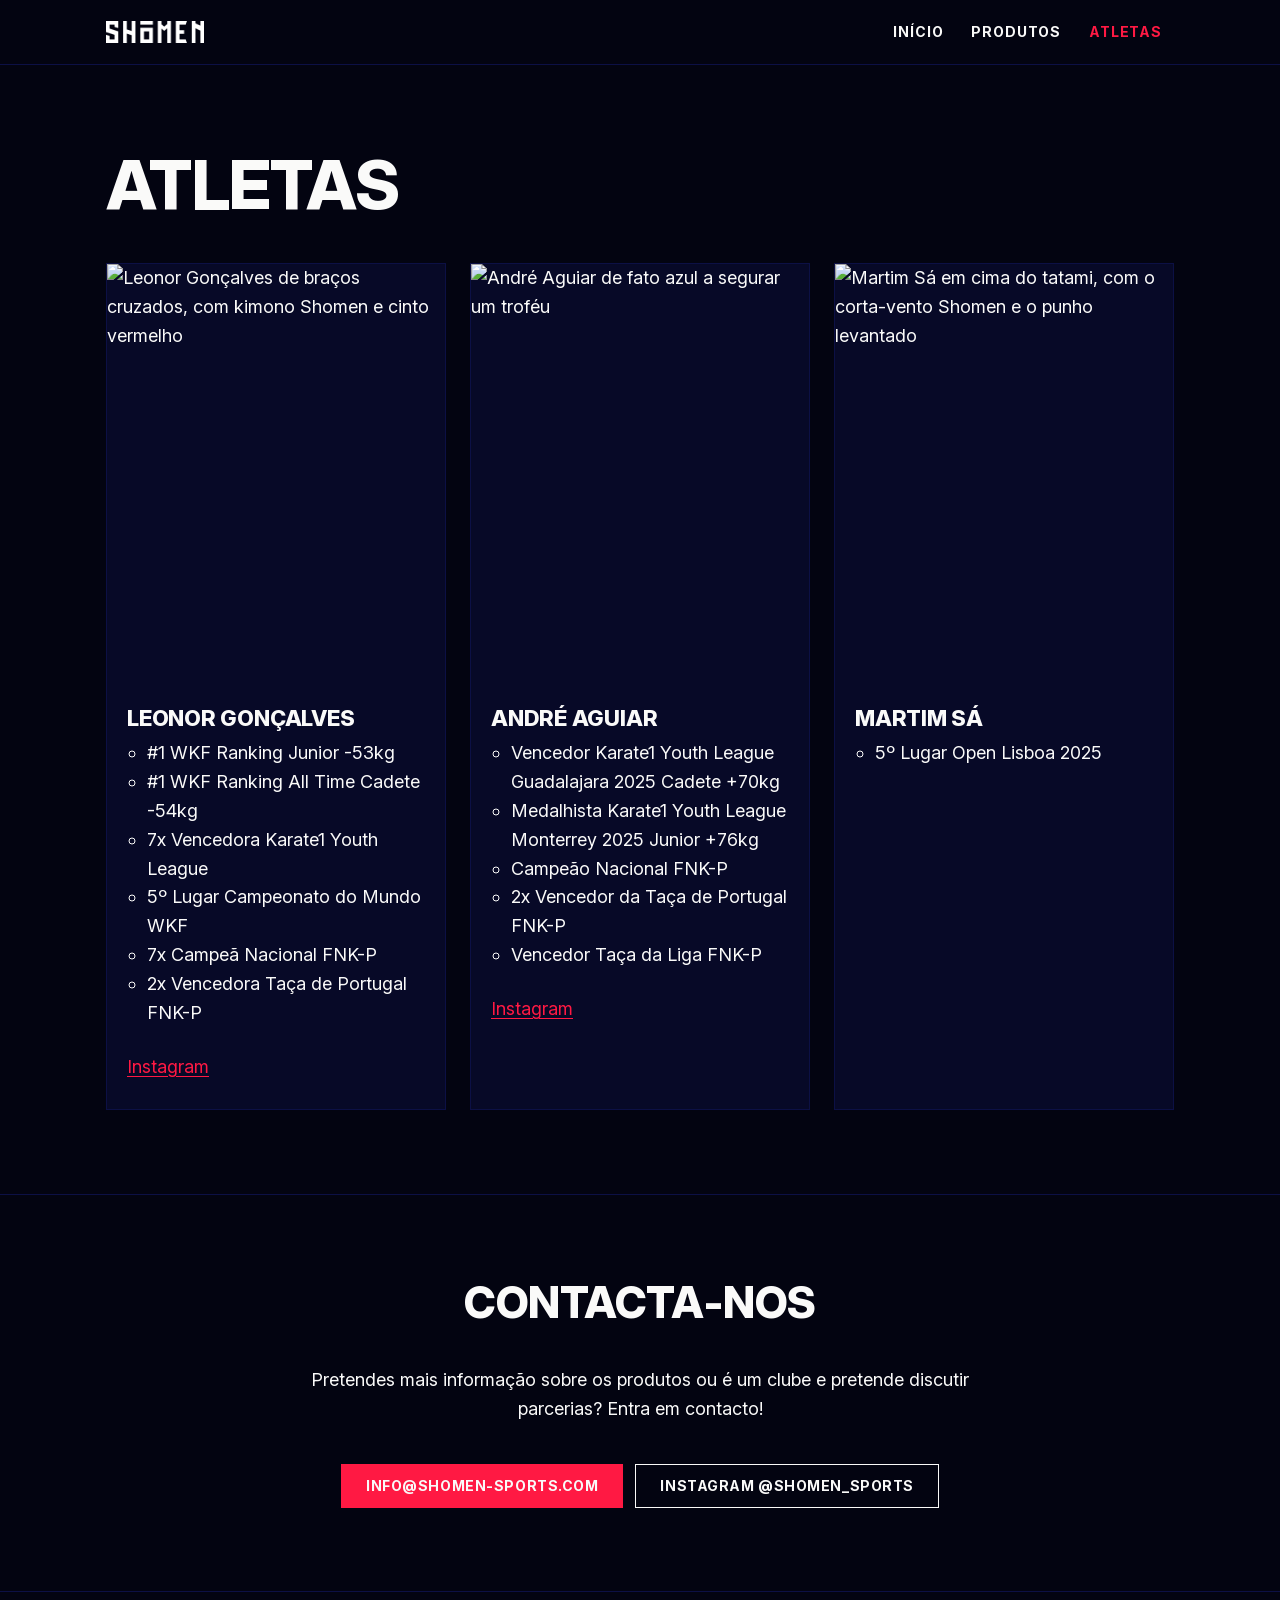
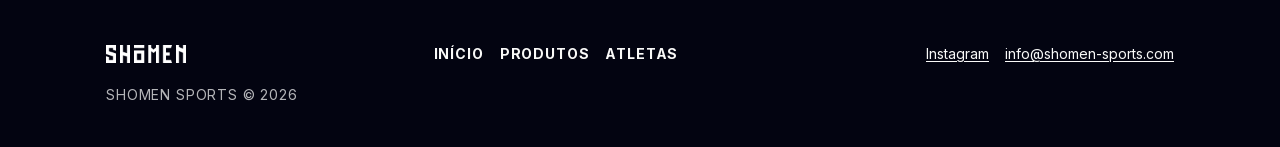
==== atletas.html @ 825b5f89 "Add the three pages, stylesheet, nav script and GitHub Pages plumbing" ====
<!DOCTYPE html>
<html lang="pt-PT">
<head>
  <meta charset="utf-8">
  <meta name="viewport" content="width=device-width, initial-scale=1">
  <title>Atletas | Shomen Sports</title>
  <meta name="description" content="Conhece os atletas patrocinados pela Shomen Sports: jovens campeões do karate português com resultados nacionais e internacionais.">
  <link rel="canonical" href="https://www.shomen-sports.com/atletas.html">
  <link rel="icon" href="favicon.ico" sizes="any">
  <link rel="apple-touch-icon" href="apple-touch-icon.png">
  <meta property="og:type" content="website">
  <meta property="og:site_name" content="Shomen Sports">
  <meta property="og:title" content="Atletas | Shomen Sports">
  <meta property="og:description" content="Conhece os atletas patrocinados pela Shomen Sports: jovens campeões do karate português.">
  <meta property="og:url" content="https://www.shomen-sports.com/atletas.html">
  <meta property="og:image" content="https://www.shomen-sports.com/assets/img/originals/social-media-image.png">
  <meta property="og:image:width" content="1680">
  <meta property="og:image:height" content="840">
  <meta property="og:locale" content="pt_PT">
  <meta name="twitter:card" content="summary_large_image">
  <meta name="twitter:title" content="Atletas | Shomen Sports">
  <meta name="twitter:description" content="Conhece os atletas patrocinados pela Shomen Sports: jovens campeões do karate português.">
  <meta name="twitter:image" content="https://www.shomen-sports.com/assets/img/originals/social-media-image.png">
  <link rel="stylesheet" href="assets/css/style.css">
</head>
<body>
  <a class="skip-link" href="#conteudo">Saltar para o conteúdo</a>

  <header class="site-header">
    <div class="container">
      <a class="brand" href="index.html">
        <img src="assets/img/originals/union.png" width="960" height="216" alt="Shomen Sports, página inicial">
      </a>
      <button class="nav-toggle" type="button" aria-expanded="false" aria-controls="site-nav">
        <span class="nav-toggle-label">Menu</span>
      </button>
      <nav class="site-nav" id="site-nav" aria-label="Navegação principal">
        <ul>
          <li><a href="index.html">Início</a></li>
          <li><a href="produtos.html">Produtos</a></li>
          <li><a href="atletas.html" aria-current="page">Atletas</a></li>
        </ul>
      </nav>
    </div>
  </header>

  <main id="conteudo">
    <section class="section" aria-labelledby="atletas-title">
      <div class="container">
        <div class="section-header">
          <h1 id="atletas-title">ATLETAS</h1>
        </div>

        <ul class="grid" role="list">

          <li class="card athlete" id="leonor-goncalves">
            <div class="card-media">
              <img src="assets/img/whatsapp-image-2025-10-30-at-11.12.51_52007c1a-800.webp"
                   srcset="assets/img/whatsapp-image-2025-10-30-at-11.12.51_52007c1a-800.webp 800w, assets/img/whatsapp-image-2025-10-30-at-11.12.51_52007c1a-1600.webp 896w"
                   sizes="(min-width: 1132px) 350px, (min-width: 720px) 45vw, calc(100vw - 32px)"
                   width="800" height="1029"
                   alt="Leonor Gonçalves de braços cruzados, com kimono Shomen e cinto vermelho">
            </div>
            <div class="card-body">
              <h2 class="card-title">Leonor Gonçalves</h2>
              <ul>
                <li>#1 WKF Ranking Junior -53kg</li>
                <li>#1 WKF Ranking All Time Cadete -54kg</li>
                <li>7x Vencedora Karate1 Youth League</li>
                <li>5º Lugar Campeonato do Mundo WKF</li>
                <li>7x Campeã Nacional FNK-P</li>
                <li>2x Vencedora Taça de Portugal FNK-P</li>
              </ul>
              <a href="https://www.instagram.com/leonordsgonc" rel="noopener">Instagram</a>
            </div>
          </li>

          <li class="card athlete" id="andre-aguiar">
            <div class="card-media">
              <img class="pos-top" src="assets/img/whatsapp-image-2025-10-29-at-23.29.41_64179326-800.webp"
                   srcset="assets/img/whatsapp-image-2025-10-29-at-23.29.41_64179326-800.webp 800w, assets/img/whatsapp-image-2025-10-29-at-23.29.41_64179326-1600.webp 896w"
                   sizes="(min-width: 1132px) 350px, (min-width: 720px) 45vw, calc(100vw - 32px)"
                   width="800" height="1429" loading="lazy"
                   alt="André Aguiar de fato azul a segurar um troféu">
            </div>
            <div class="card-body">
              <h2 class="card-title">André Aguiar</h2>
              <ul>
                <li>Vencedor Karate1 Youth League Guadalajara 2025 Cadete +70kg</li>
                <li>Medalhista Karate1 Youth League Monterrey 2025 Junior +76kg</li>
                <li>Campeão Nacional FNK-P</li>
                <li>2x Vencedor da Taça de Portugal FNK-P</li>
                <li>Vencedor Taça da Liga FNK-P</li>
              </ul>
              <!-- Instagram URL taken from the old site; the rebuild brief listed https://www.instagram.com/aguiar05./ -->
              <!-- TODO: confirm André's Instagram handle (_aguiar05._ on the old site vs aguiar05. in the brief) -->
              <a href="https://www.instagram.com/_aguiar05._/" rel="noopener">Instagram</a>
            </div>
          </li>

          <li class="card athlete" id="martim-sa">
            <div class="card-media">
              <img class="pos-top" src="assets/img/whatsapp-image-2025-10-29-at-08.45.16_3fd8c6dc-800.webp"
                   srcset="assets/img/whatsapp-image-2025-10-29-at-08.45.16_3fd8c6dc-800.webp 800w, assets/img/whatsapp-image-2025-10-29-at-08.45.16_3fd8c6dc-1600.webp 1200w"
                   sizes="(min-width: 1132px) 350px, (min-width: 720px) 45vw, calc(100vw - 32px)"
                   width="800" height="1067" loading="lazy"
                   alt="Martim Sá em cima do tatami, com o corta-vento Shomen e o punho levantado">
            </div>
            <div class="card-body">
              <h2 class="card-title">Martim Sá</h2>
              <ul>
                <li>5º Lugar Open Lisboa 2025</li>
              </ul>
              <!-- TODO: Martim's Instagram (the old site linked Leonor's profile here by mistake) -->
            </div>
          </li>

          <!-- TODO: photo + achievements (Guilherme Gonçalves, sponsored, not yet on the site).
               Card skeleton, uncomment and fill in when ready:
          <li class="card athlete" id="guilherme-goncalves">
            <div class="card-media">
              <img src="assets/img/FILE-800.webp" srcset="assets/img/FILE-800.webp 800w, assets/img/FILE-1600.webp 1600w" sizes="(min-width: 1132px) 350px, (min-width: 720px) 45vw, calc(100vw - 32px)" width="800" height="1000" loading="lazy" alt="">
            </div>
            <div class="card-body">
              <h2 class="card-title">Guilherme Gonçalves</h2>
              <ul>
                <li>TODO: photo + achievements</li>
              </ul>
              <a href="https://www.instagram.com/" rel="noopener">Instagram</a>
            </div>
          </li>
          -->

          <!-- TODO: photo + achievements (Santiago Gonçalves, sponsored, not yet on the site).
               Card skeleton, uncomment and fill in when ready:
          <li class="card athlete" id="santiago-goncalves">
            <div class="card-media">
              <img src="assets/img/FILE-800.webp" srcset="assets/img/FILE-800.webp 800w, assets/img/FILE-1600.webp 1600w" sizes="(min-width: 1132px) 350px, (min-width: 720px) 45vw, calc(100vw - 32px)" width="800" height="1000" loading="lazy" alt="">
            </div>
            <div class="card-body">
              <h2 class="card-title">Santiago Gonçalves</h2>
              <ul>
                <li>TODO: photo + achievements</li>
              </ul>
              <a href="https://www.instagram.com/" rel="noopener">Instagram</a>
            </div>
          </li>
          -->

        </ul>
      </div>
    </section>

    <!-- Contacto -->
    <section class="section contact" id="contacto" aria-labelledby="contacto-title">
      <div class="container">
        <div class="section-header">
          <h2 id="contacto-title">CONTACTa-NOS</h2>
        </div>
        <div class="prose">
          <p>Pretendes mais informação sobre os produtos ou é um clube e pretende discutir parcerias? Entra em contacto!</p>
        </div>
        <div class="actions">
          <a class="btn" href="mailto:info@shomen-sports.com">info@shomen-sports.com</a>
          <a class="btn btn-secondary" href="https://instagram.com/shomen_sports" rel="noopener">Instagram @shomen_sports</a>
        </div>
      </div>
    </section>
  </main>

  <footer class="site-footer">
    <div class="container">
      <a class="brand" href="index.html">
        <img src="assets/img/originals/union.png" width="960" height="216" alt="Shomen Sports, página inicial">
      </a>
      <nav class="footer-nav" aria-label="Rodapé">
        <ul>
          <li><a href="index.html">Início</a></li>
          <li><a href="produtos.html">Produtos</a></li>
          <li><a href="atletas.html">Atletas</a></li>
        </ul>
      </nav>
      <address class="footer-links">
        <ul>
          <li><a href="https://instagram.com/shomen_sports" rel="noopener">Instagram</a></li>
          <li><a href="mailto:info@shomen-sports.com">info@shomen-sports.com</a></li>
        </ul>
      </address>
      <p class="copyright">SHOMEN SPORTS © 2026</p>
    </div>
  </footer>

  <script src="assets/js/main.js"></script>
</body>
</html>
---- assets/css/style.css ----
/* ==========================================================================
   Shomen Sports — Phase 1 stylesheet (content + layout only).
   No animations, no transitions, no gradients, no shadows. Plain hovers only.
   Colour tokens come from the old Squarespace theme: docs/squarespace-tokens.md
   ========================================================================== */

@font-face {
  font-family: "Inter";
  src: url("../fonts/InterVariable.woff2") format("woff2");
  font-weight: 100 900;
  font-style: normal;
  font-display: swap;
}

:root {
  /* Extracted Squarespace 7.1 theme values (raw HSL triplets) */
  --black-hsl: 235.71, 70%, 3.92%;    /* #030411 */
  --white-hsl: 60, 9.09%, 97.84%;     /* #FAFAF9 */
  --accent-hsl: 349.04, 100%, 54.9%;  /* #FF1943 */

  /* Site palette (derivations documented in docs/squarespace-tokens.md) */
  --color-bg: hsl(var(--black-hsl));
  --color-card: hsl(235.71, 70%, 8.92%);     /* black, lightness +5 → #070927 */
  --color-border: hsl(235.71, 70%, 15.92%);  /* black, lightness +12 → #0C1045 */
  --color-text: hsl(var(--white-hsl));
  --color-text-muted: hsla(var(--white-hsl), 0.72);
  --color-accent: hsl(var(--accent-hsl));
  --color-on-accent: hsl(var(--white-hsl));
  --color-overlay: hsla(var(--black-hsl), 0.6);

  /* Type */
  --font-sans: "Inter", system-ui, -apple-system, "Segoe UI", Roboto, sans-serif;
  --text-small: 0.875rem;
  --text-0: clamp(1rem, 0.93rem + 0.3vw, 1.125rem);       /* body 16–18px */
  --text-1: clamp(1.125rem, 1.05rem + 0.4vw, 1.375rem);
  --text-2: clamp(1.375rem, 1.2rem + 0.9vw, 1.875rem);
  --text-3: clamp(1.75rem, 1.35rem + 1.9vw, 2.75rem);
  --text-4: clamp(2.25rem, 1.5rem + 3.5vw, 4.25rem);

  /* Layout */
  --max-width: 1100px;
  --gutter: 16px;
  --gap: 24px;
  --tap: 44px;
  --space-section: clamp(3rem, 2rem + 4vw, 6rem);
  --space-block: clamp(1.5rem, 1rem + 2vw, 2.5rem);
}

/* --------------------------------------------------------------------------
   Base
   -------------------------------------------------------------------------- */

*,
*::before,
*::after {
  box-sizing: border-box;
}

html {
  -webkit-text-size-adjust: 100%;
}

body {
  margin: 0;
  background: var(--color-bg);
  color: var(--color-text);
  font-family: var(--font-sans);
  font-size: var(--text-0);
  font-weight: 400;
  line-height: 1.6;
  overflow-wrap: anywhere;
}

img {
  display: block;
  max-width: 100%;
  height: auto;
}

a {
  color: var(--color-accent);
  text-underline-offset: 0.15em;
}

a:hover {
  text-decoration-thickness: 2px;
}

h1,
h2,
h3,
h4 {
  margin: 0 0 0.5em;
  font-weight: 800;
  line-height: 1.1;
  letter-spacing: -0.01em;
  text-wrap: balance;
}

h1 {
  font-size: var(--text-4);
  text-transform: uppercase;
}

h2 {
  font-size: var(--text-3);
  text-transform: uppercase;
}

h3 {
  font-size: var(--text-2);
  font-weight: 700;
}

p,
ul {
  margin: 0 0 1em;
}

ul {
  padding-left: 1.2em;
}

figure {
  margin: 0;
}

address {
  font-style: normal;
}

.visually-hidden {
  position: absolute;
  width: 1px;
  height: 1px;
  margin: -1px;
  padding: 0;
  overflow: hidden;
  clip: rect(0 0 0 0);
  white-space: nowrap;
  border: 0;
}

.skip-link {
  position: absolute;
  left: var(--gutter);
  top: -100px;
  z-index: 20;
  padding: 12px 16px;
  background: var(--color-accent);
  color: var(--color-on-accent);
  font-weight: 700;
}

.skip-link:focus {
  top: var(--gutter);
}

.container {
  max-width: var(--max-width);
  margin-inline: auto;
  padding-inline: var(--gutter);
}

/* --------------------------------------------------------------------------
   Header + navigation
   -------------------------------------------------------------------------- */

.site-header {
  position: sticky;
  top: 0;
  z-index: 10;
  background: var(--color-bg);
  border-bottom: 1px solid var(--color-border);
}

.site-header .container {
  position: relative;
  display: flex;
  align-items: center;
  justify-content: space-between;
  gap: var(--gap);
  min-height: 64px;
}

.brand {
  display: inline-flex;
  align-items: center;
  min-height: var(--tap);
}

.brand img {
  width: auto;
  height: 22px;
}

.nav-toggle {
  display: none;
  align-items: center;
  min-width: var(--tap);
  min-height: var(--tap);
  padding: 0 14px;
  border: 1px solid var(--color-border);
  background: transparent;
  color: var(--color-text);
  font: inherit;
  font-size: var(--text-small);
  font-weight: 700;
  letter-spacing: 0.06em;
  text-transform: uppercase;
  cursor: pointer;
}

.nav-toggle:hover {
  border-color: var(--color-text);
}

.site-nav ul {
  display: flex;
  gap: 4px;
  margin: 0;
  padding: 0;
  list-style: none;
}

.site-nav a {
  display: inline-flex;
  align-items: center;
  min-height: var(--tap);
  padding: 0 12px;
  color: var(--color-text);
  font-size: var(--text-small);
  font-weight: 700;
  letter-spacing: 0.06em;
  text-transform: uppercase;
  text-decoration: none;
}

.site-nav a:hover {
  text-decoration: underline;
}

.site-nav a[aria-current="page"] {
  color: var(--color-accent);
}

@media (max-width: 719.98px) {
  .nav-toggle {
    display: inline-flex;
  }

  .site-nav {
    display: none;
    position: absolute;
    left: 0;
    right: 0;
    top: 100%;
    background: var(--color-bg);
    border-bottom: 1px solid var(--color-border);
  }

  .site-nav.is-open {
    display: block;
  }

  .site-nav ul {
    flex-direction: column;
    padding: 8px var(--gutter) 16px;
  }

  .site-nav a {
    display: flex;
    padding-inline: 0;
  }
}

/* --------------------------------------------------------------------------
   Buttons + small labels
   -------------------------------------------------------------------------- */

.btn {
  display: inline-flex;
  align-items: center;
  justify-content: center;
  min-height: var(--tap);
  padding: 10px 24px;
  border: 1px solid var(--color-accent);
  background: var(--color-accent);
  color: var(--color-on-accent);
  font-size: var(--text-small);
  font-weight: 700;
  letter-spacing: 0.04em;
  text-align: center;
  text-transform: uppercase;
  text-decoration: none;
}

.btn:hover {
  text-decoration: underline;
}

.btn-secondary {
  border-color: var(--color-text);
  background: transparent;
  color: var(--color-text);
}

.actions {
  display: flex;
  flex-wrap: wrap;
  gap: 12px;
}

.eyebrow {
  display: block;
  margin-bottom: 0.5em;
  color: var(--color-accent);
  font-size: var(--text-small);
  font-weight: 700;
  letter-spacing: 0.08em;
  text-transform: uppercase;
}

/* --------------------------------------------------------------------------
   Sections
   -------------------------------------------------------------------------- */

.section {
  padding-block: var(--space-section);
}

.section + .section {
  border-top: 1px solid var(--color-border);
}

.section-header {
  margin-bottom: var(--space-block);
}

.section-header h1,
.section-header h2 {
  margin-bottom: 0.25em;
}

.section-header p {
  max-width: 65ch;
}

.prose {
  max-width: 65ch;
}

.prose p:last-child {
  margin-bottom: 0;
}

.section-footer {
  margin-top: var(--space-block);
}

/* --------------------------------------------------------------------------
   Hero
   -------------------------------------------------------------------------- */

.hero {
  position: relative;
  display: grid;
  min-height: 80vh;
  isolation: isolate;
}

.hero-bg {
  position: absolute;
  inset: 0;
  z-index: -2;
  width: 100%;
  height: 100%;
  object-fit: cover;
  object-position: 51% 8%;
}

.hero::before {
  content: "";
  position: absolute;
  inset: 0;
  z-index: -1;
  background: var(--color-overlay);
}

.hero .container {
  align-self: center;
  padding-block: var(--space-section);
  text-align: center;
}

.hero-lockup {
  width: min(320px, 70vw);
  margin: 0 auto var(--space-block);
}

.hero h1 {
  margin-bottom: var(--space-block);
}

.hero .actions {
  justify-content: center;
}

/* --------------------------------------------------------------------------
   Grid + cards
   -------------------------------------------------------------------------- */

.grid {
  display: grid;
  grid-template-columns: repeat(auto-fit, minmax(280px, 1fr));
  gap: var(--gap);
  margin: 0;
  padding: 0;
  list-style: none;
}

.card {
  display: flex;
  flex-direction: column;
  background: var(--color-card);
  border: 1px solid var(--color-border);
}

.card-link {
  display: flex;
  flex-direction: column;
  height: 100%;
  color: inherit;
  text-decoration: none;
}

.card-link:hover .card-title {
  text-decoration: underline;
}

.card-media img {
  width: 100%;
  aspect-ratio: 4 / 5;
  object-fit: cover;
  object-position: 50% 50%;
}

.card-body {
  padding: 20px;
}

.card-body > :last-child {
  margin-bottom: 0;
}

.card-title {
  margin-bottom: 0.4em;
  font-size: var(--text-1);
  text-transform: uppercase;
}

.card-body a:not(.btn) {
  display: inline-flex;
  align-items: center;
  min-height: var(--tap);
}

/* Photos where the subject's head sits near the top edge */
img.pos-top {
  object-position: 50% 12%;
}

/* --------------------------------------------------------------------------
   Statement bands (photo + heading)
   -------------------------------------------------------------------------- */

.band {
  display: grid;
  align-items: center;
  gap: var(--gap);
}

.band + .band {
  margin-top: var(--space-section);
}

.band-media img {
  width: 100%;
  aspect-ratio: 4 / 5;
  object-fit: cover;
}

.band h2 {
  margin: 0;
}

@media (min-width: 720px) {
  .band {
    grid-template-columns: 1fr 1fr;
    gap: calc(var(--gap) * 2);
  }

  .band-reverse .band-media {
    order: 2;
  }
}

/* --------------------------------------------------------------------------
   Photo strip
   -------------------------------------------------------------------------- */

.strip {
  display: grid;
  grid-template-columns: repeat(2, 1fr);
  gap: 12px;
  margin: 0 0 var(--space-block);
  padding: 0;
  list-style: none;
}

.strip img {
  width: 100%;
  aspect-ratio: 1;
  object-fit: cover;
}

@media (min-width: 720px) {
  .strip {
    grid-template-columns: repeat(4, 1fr);
  }
}

/* --------------------------------------------------------------------------
   Contact
   -------------------------------------------------------------------------- */

.contact {
  text-align: center;
}

.contact .prose {
  margin-inline: auto;
}

.contact .actions {
  justify-content: center;
  margin-top: var(--space-block);
}

/* --------------------------------------------------------------------------
   Products
   -------------------------------------------------------------------------- */

.product {
  display: grid;
  gap: var(--gap);
  padding: var(--gutter);
  background: var(--color-card);
  border: 1px solid var(--color-border);
}

.product + .product {
  margin-top: var(--gap);
}

.gallery-main a {
  display: block;
}

.gallery-main img {
  width: 100%;
  aspect-ratio: 4 / 5;
  object-fit: cover;
}

.gallery-main figcaption {
  margin-top: 8px;
  color: var(--color-text-muted);
  font-size: var(--text-small);
}

.thumbs {
  display: grid;
  grid-template-columns: repeat(auto-fill, minmax(72px, 1fr));
  gap: 8px;
  margin: 12px 0 0;
  padding: 0;
  list-style: none;
}

.thumbs a {
  display: block;
  border: 1px solid var(--color-border);
}

.thumbs a:hover {
  border-color: var(--color-accent);
}

.thumbs img {
  width: 100%;
  aspect-ratio: 1;
  object-fit: cover;
  object-position: 50% 20%;
}

.product-title {
  font-size: var(--text-2);
  text-transform: uppercase;
}

.product-desc p:last-child {
  margin-bottom: 0;
}

.sizes {
  margin-top: var(--space-block);
  padding-top: var(--space-block);
  border-top: 1px solid var(--color-border);
}

.sizes p {
  margin: 0;
}

@media (min-width: 720px) {
  .product {
    grid-template-columns: 1fr 1fr;
    gap: calc(var(--gap) * 1.5);
    padding: 24px;
  }
}

/* --------------------------------------------------------------------------
   Athletes
   -------------------------------------------------------------------------- */

.athlete ul {
  padding-left: 1.1em;
}

/* --------------------------------------------------------------------------
   Footer
   -------------------------------------------------------------------------- */

.site-footer {
  padding-block: var(--space-block);
  border-top: 1px solid var(--color-border);
  font-size: var(--text-small);
}

.site-footer .container {
  display: grid;
  align-items: center;
  gap: 8px var(--gap);
}

.site-footer .brand img {
  height: 18px;
}

.footer-nav ul,
.footer-links ul {
  display: flex;
  flex-wrap: wrap;
  gap: 0 16px;
  margin: 0;
  padding: 0;
  list-style: none;
}

.footer-nav a,
.footer-links a {
  display: inline-flex;
  align-items: center;
  min-height: var(--tap);
  color: var(--color-text);
}

.footer-nav a {
  font-weight: 700;
  letter-spacing: 0.06em;
  text-transform: uppercase;
  text-decoration: none;
}

.footer-nav a:hover {
  text-decoration: underline;
}

.copyright {
  margin: 0;
  color: var(--color-text-muted);
  letter-spacing: 0.06em;
  text-transform: uppercase;
}

@media (min-width: 720px) {
  .site-footer .container {
    grid-template-columns: auto 1fr auto;
  }

  .footer-nav {
    justify-self: center;
  }

  .copyright {
    grid-column: 1 / -1;
  }
}
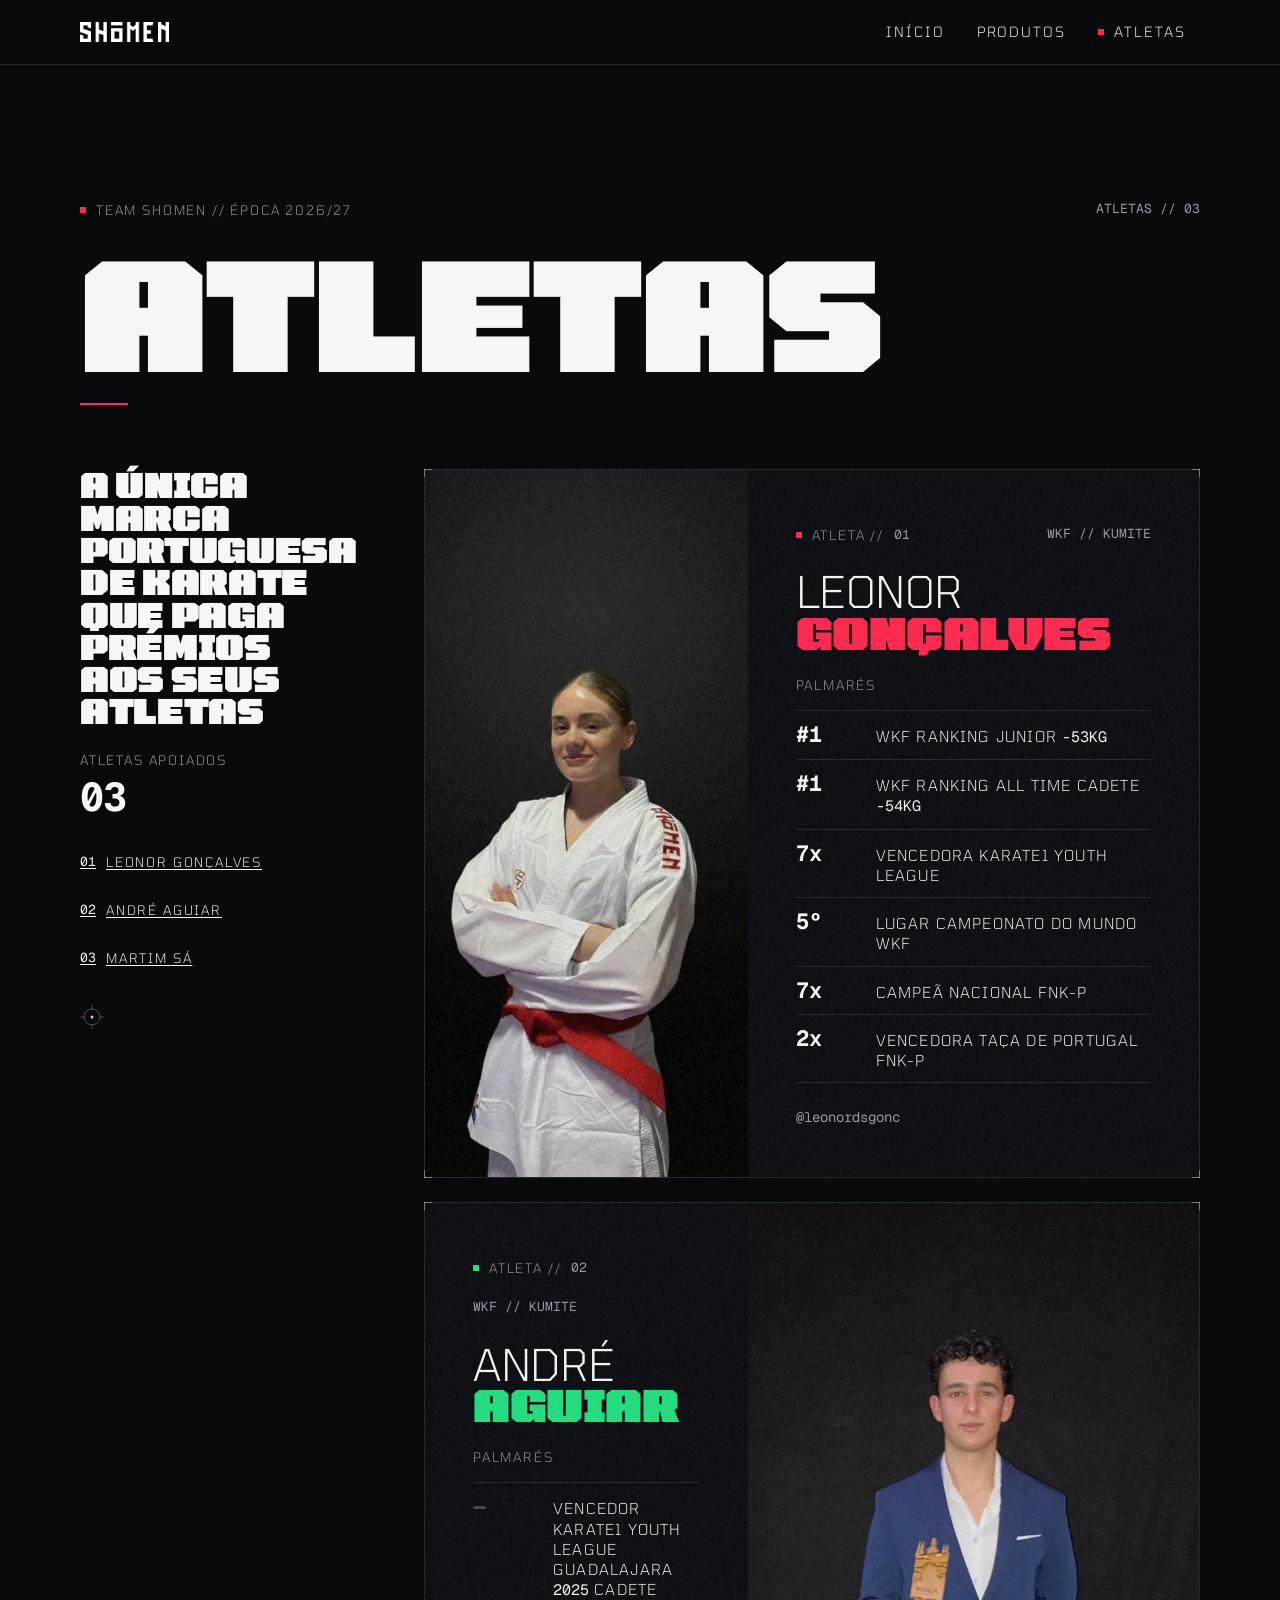
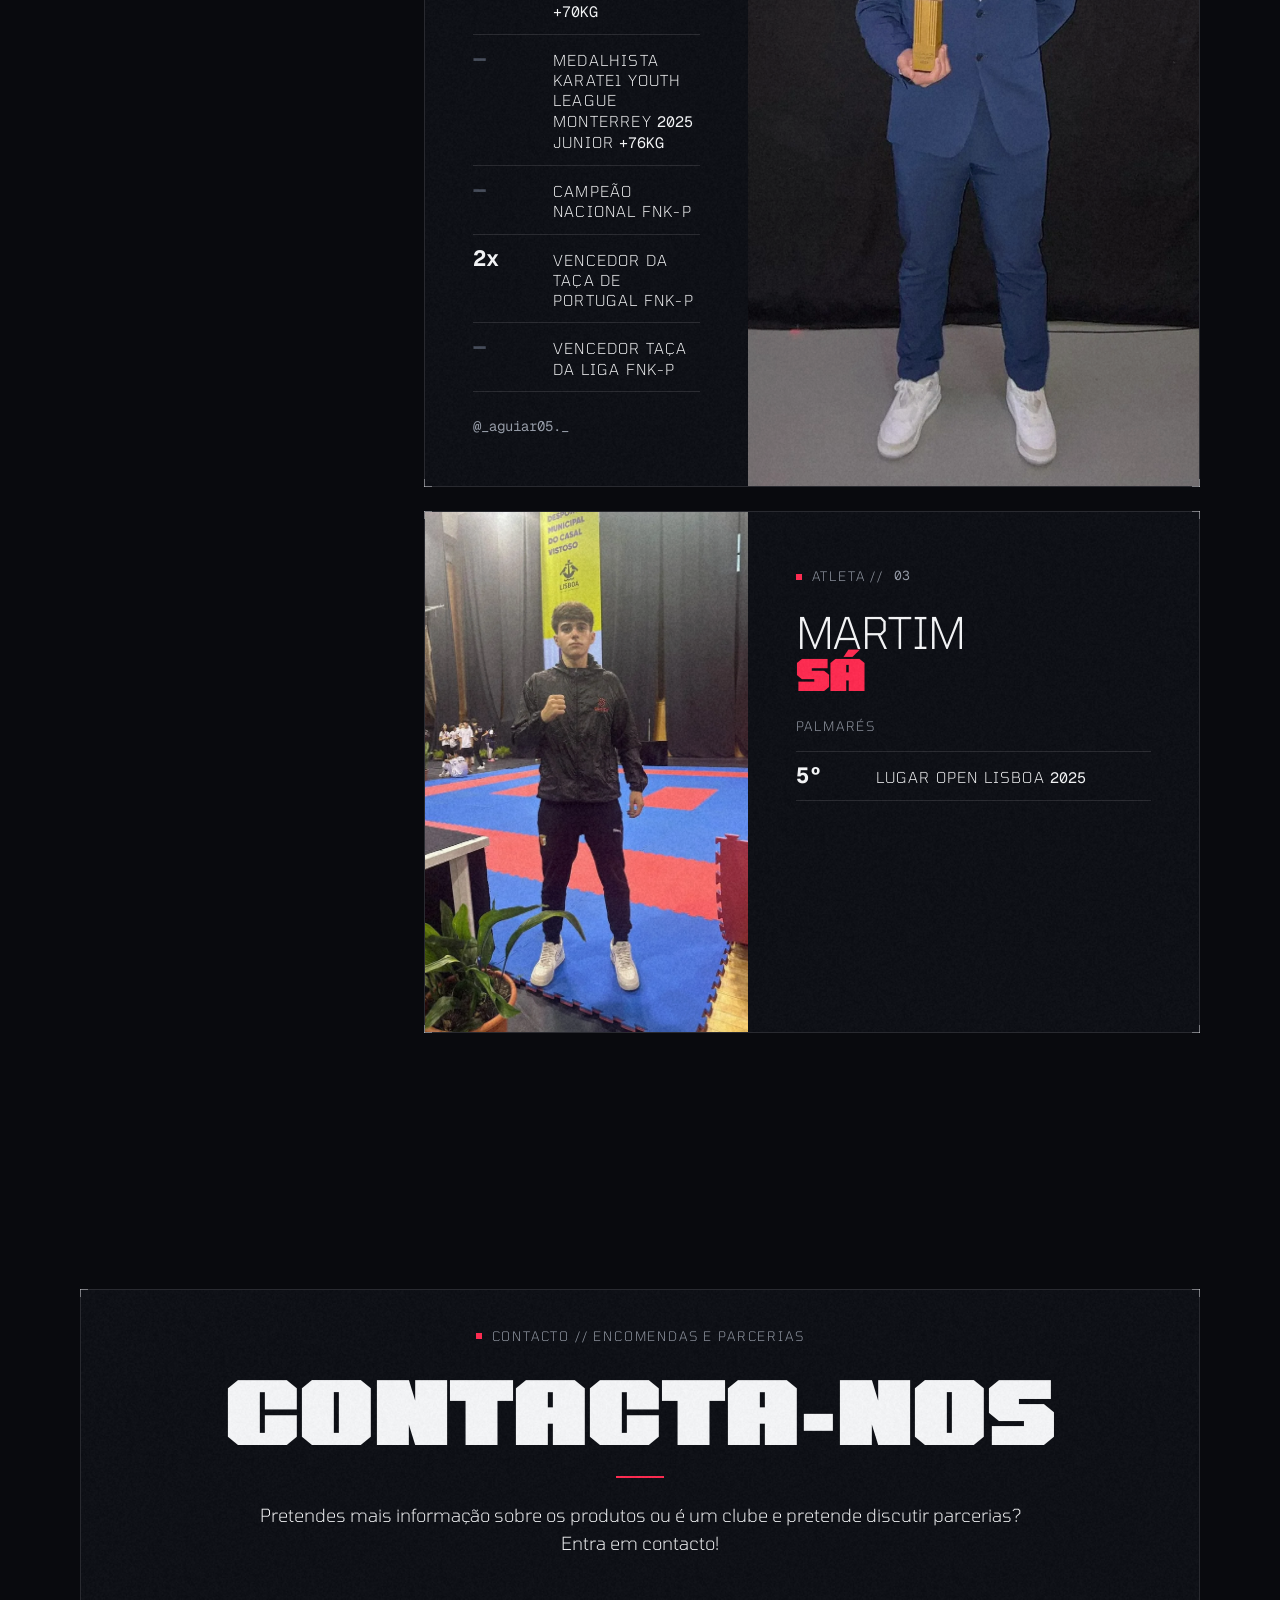
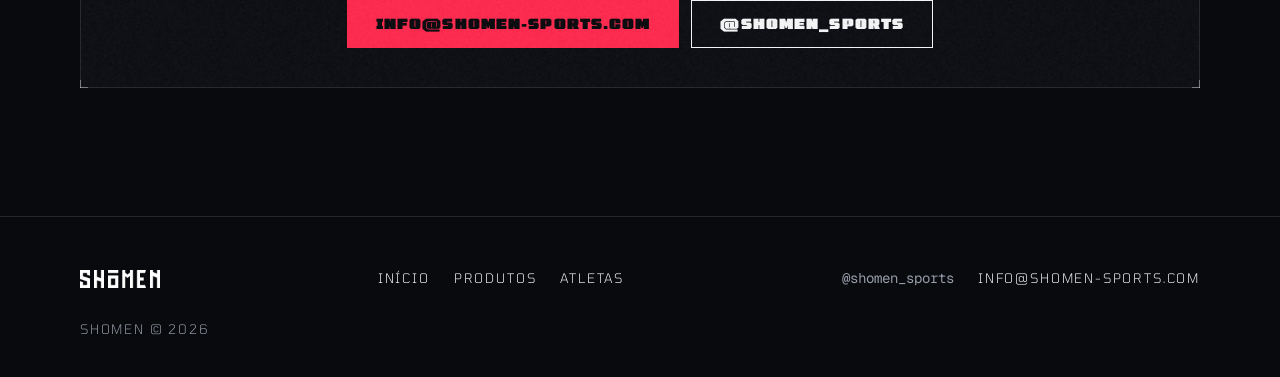
==== commit f031fb77: "Phase 2 step 2: re-lay Início, Produtos and Atletas on the HUD kit (key colour per page, readouts, p" ====
--- a/atletas.html
+++ b/atletas.html
@@ -21,172 +21,223 @@
   <meta name="twitter:title" content="Atletas | Shomen Sports">
   <meta name="twitter:description" content="Conhece os atletas patrocinados pela Shomen Sports: jovens campeões do karate português.">
   <meta name="twitter:image" content="https://www.shomen-sports.com/assets/img/originals/social-media-image.png">
-  <link rel="stylesheet" href="assets/css/style.css">
+  <link rel="stylesheet" href="assets/css/hud.css">
 </head>
-<body>
+<body data-key="red">
   <a class="skip-link" href="#conteudo">Saltar para o conteúdo</a>
 
-  <header class="site-header">
-    <div class="container">
-      <a class="brand" href="index.html">
-        <img src="assets/img/originals/union.png" width="960" height="216" alt="Shomen Sports, página inicial">
-      </a>
-      <button class="nav-toggle" type="button" aria-expanded="false" aria-controls="site-nav">
-        <span class="nav-toggle-label">Menu</span>
-      </button>
-      <nav class="site-nav" id="site-nav" aria-label="Navegação principal">
+  <header class="nav">
+    <div class="wrap nav__inner" data-reveal="load">
+      <a class="nav__logo" href="index.html"><img src="assets/img/originals/union.png" width="960" height="216" alt="Shomen Sports, página inicial"></a>
+      <button class="nav__toggle" type="button" aria-expanded="false" aria-controls="nav-menu"><span class="nav__toggle-label">Menu</span></button>
+    </div>
+    <nav class="nav__menu" id="nav-menu" aria-label="Navegação principal">
+      <ul class="nav__list">
+        <li><a class="nav__link" href="index.html">Início</a></li>
+        <li><a class="nav__link" href="produtos.html">Produtos</a></li>
+        <li><a class="nav__link" href="atletas.html" aria-current="page">Atletas</a></li>
+      </ul>
+      <div class="nav__menu-foot">
+        <p class="micro">SHOMEN // KARATE // PORTUGAL</p>
+        <a class="handle" href="https://instagram.com/shomen_sports" rel="noopener">@shomen_sports</a>
+      </div>
+    </nav>
+  </header>
+
+  <main id="conteudo">
+    <!-- Layout axis: left rail (sticky on desktop) + alternating athlete panels -->
+    <section class="section wrap" aria-labelledby="atletas-title">
+      <div class="section__head">
+        <ul class="microbar">
+          <li><p class="micro micro--dot" data-reveal="load">TEAM SHOMEN // ÉPOCA 2026/27</p></li>
+          <li><p class="micro" data-reveal="load"><span class="mono">ATLETAS // 03</span></p></li>
+        </ul>
+        <h1 id="atletas-title">Atletas</h1>
+        <hr class="rule rule--key">
+      </div>
+      <div class="rail-layout">
+        <aside class="rail">
+          <h2 class="h3">A ÚNICA MARCA PORTUGUESA DE KARATE QUE PAGA PRÉMIOS AOS SEUS ATLETAS</h2>
+          <div class="readout"><p class="micro readout__label">Atletas apoiados</p><p class="readout__value">03</p></div>
+          <nav aria-label="Lista de atletas">
+            <ul class="rail__list">
+              <li><a class="micro micro--white" href="#leonor-goncalves"><span class="mono">01</span> Leonor Gonçalves</a></li>
+              <li><a class="micro micro--white" href="#andre-aguiar"><span class="mono">02</span> André Aguiar</a></li>
+              <li><a class="micro micro--white" href="#martim-sa"><span class="mono">03</span> Martim Sá</a></li>
+            </ul>
+          </nav>
+          <svg class="reticle" viewBox="0 0 24 24" aria-hidden="true" focusable="false"><circle cx="12" cy="12" r="8"/><line x1="12" y1="0" x2="12" y2="5"/><line x1="12" y1="19" x2="12" y2="24"/><line x1="0" y1="12" x2="5" y2="12"/><line x1="19" y1="12" x2="24" y2="12"/><circle class="reticle__dot" cx="12" cy="12" r="1.5"/></svg>
+        </aside>
+
+        <div>
+          <!-- Leonor: key red, image left -->
+          <article class="panel panel--flush athlete" id="leonor-goncalves" data-key="red" data-reveal="scroll" aria-labelledby="leonor-title">
+            <div class="athlete__media">
+              <div class="photo">
+                <img src="assets/img/whatsapp-image-2025-10-30-at-11.12.51_52007c1a-800.webp"
+                     srcset="assets/img/whatsapp-image-2025-10-30-at-11.12.51_52007c1a-800.webp 800w, assets/img/whatsapp-image-2025-10-30-at-11.12.51_52007c1a-1600.webp 896w"
+                     sizes="(min-width: 1000px) 380px, (min-width: 900px) 40vw, calc(100vw - 32px)"
+                     width="800" height="1029"
+                     alt="Leonor Gonçalves de braços cruzados, com kimono Shomen e cinto vermelho">
+              </div>
+            </div>
+            <div class="athlete__body">
+              <ul class="microbar">
+                <li><p class="micro micro--dot">Atleta // <span class="mono">01</span></p></li>
+                <li><p class="micro"><span class="mono">WKF // KUMITE</span></p></li>
+              </ul>
+              <h2 class="name" id="leonor-title"><span class="name__first">Leonor</span><span class="name__last">Gonçalves</span></h2>
+              <div class="stack">
+                <p class="micro">Palmarés</p>
+                <ul class="readouts">
+                  <li><span class="val">#1</span><span class="lab">WKF Ranking Junior <span class="mono">-53kg</span></span></li>
+                  <li><span class="val">#1</span><span class="lab">WKF Ranking All Time Cadete <span class="mono">-54kg</span></span></li>
+                  <li><span class="val">7x</span><span class="lab">Vencedora Karate1 Youth League</span></li>
+                  <li><span class="val">5º</span><span class="lab">Lugar Campeonato do Mundo WKF</span></li>
+                  <li><span class="val">7x</span><span class="lab">Campeã Nacional FNK-P</span></li>
+                  <li><span class="val">2x</span><span class="lab">Vencedora Taça de Portugal FNK-P</span></li>
+                </ul>
+              </div>
+              <a class="handle" href="https://www.instagram.com/leonordsgonc" rel="noopener">@leonordsgonc</a>
+            </div>
+          </article>
+
+          <!-- André: key green, image right -->
+          <article class="panel panel--flush athlete athlete--flip" id="andre-aguiar" data-key="green" data-reveal="scroll" aria-labelledby="andre-title">
+            <div class="athlete__media">
+              <div class="photo">
+                <img class="pos-top" src="assets/img/whatsapp-image-2025-10-29-at-23.29.41_64179326-800.webp"
+                     srcset="assets/img/whatsapp-image-2025-10-29-at-23.29.41_64179326-800.webp 800w, assets/img/whatsapp-image-2025-10-29-at-23.29.41_64179326-1600.webp 896w"
+                     sizes="(min-width: 1000px) 380px, (min-width: 900px) 40vw, calc(100vw - 32px)"
+                     width="800" height="1429" loading="lazy"
+                     alt="André Aguiar de fato azul a segurar um troféu">
+              </div>
+            </div>
+            <div class="athlete__body">
+              <ul class="microbar">
+                <li><p class="micro micro--dot">Atleta // <span class="mono">02</span></p></li>
+                <li><p class="micro"><span class="mono">WKF // KUMITE</span></p></li>
+              </ul>
+              <h2 class="name" id="andre-title"><span class="name__first">André</span><span class="name__last">Aguiar</span></h2>
+              <div class="stack">
+                <p class="micro">Palmarés</p>
+                <ul class="readouts">
+                  <li><span class="val"></span><span class="lab">Vencedor Karate1 Youth League Guadalajara <span class="mono">2025</span> Cadete <span class="mono">+70kg</span></span></li>
+                  <li><span class="val"></span><span class="lab">Medalhista Karate1 Youth League Monterrey <span class="mono">2025</span> Junior <span class="mono">+76kg</span></span></li>
+                  <li><span class="val"></span><span class="lab">Campeão Nacional FNK-P</span></li>
+                  <li><span class="val">2x</span><span class="lab">Vencedor da Taça de Portugal FNK-P</span></li>
+                  <li><span class="val"></span><span class="lab">Vencedor Taça da Liga FNK-P</span></li>
+                </ul>
+              </div>
+              <!-- Instagram URL taken from the old site; the rebuild brief listed https://www.instagram.com/aguiar05./ -->
+              <!-- TODO: confirm André's Instagram handle (_aguiar05._ on the old site vs aguiar05. in the brief) -->
+              <a class="handle" href="https://www.instagram.com/_aguiar05._/" rel="noopener">@_aguiar05._</a>
+            </div>
+          </article>
+
+          <!-- Martim: key red (rotation: red after green), image left -->
+          <article class="panel panel--flush athlete" id="martim-sa" data-key="red" data-reveal="scroll" aria-labelledby="martim-title">
+            <div class="athlete__media">
+              <div class="photo">
+                <img class="pos-top" src="assets/img/whatsapp-image-2025-10-29-at-08.45.16_3fd8c6dc-800.webp"
+                     srcset="assets/img/whatsapp-image-2025-10-29-at-08.45.16_3fd8c6dc-800.webp 800w, assets/img/whatsapp-image-2025-10-29-at-08.45.16_3fd8c6dc-1600.webp 1200w"
+                     sizes="(min-width: 1000px) 380px, (min-width: 900px) 40vw, calc(100vw - 32px)"
+                     width="800" height="1067" loading="lazy"
+                     alt="Martim Sá em cima do tatami, com o corta-vento Shomen e o punho levantado">
+              </div>
+            </div>
+            <div class="athlete__body">
+              <ul class="microbar">
+                <li><p class="micro micro--dot">Atleta // <span class="mono">03</span></p></li>
+              </ul>
+              <h2 class="name" id="martim-title"><span class="name__first">Martim</span><span class="name__last">Sá</span></h2>
+              <div class="stack">
+                <p class="micro">Palmarés</p>
+                <ul class="readouts">
+                  <li><span class="val">5º</span><span class="lab">Lugar Open Lisboa <span class="mono">2025</span></span></li>
+                </ul>
+              </div>
+              <!-- TODO: Martim's Instagram (the old site linked Leonor's profile here by mistake) -->
+            </div>
+          </article>
+
+          <!-- TODO: photo + achievements (Guilherme Gonçalves, sponsored, not yet on the site). Key colour green (rotation), image right.
+               Card skeleton, uncomment and fill in when ready:
+          <article class="panel panel--flush athlete athlete--flip" id="guilherme-goncalves" data-key="green" data-reveal="scroll" aria-labelledby="guilherme-title">
+            <div class="athlete__media">
+              <div class="photo"><img src="assets/img/FILE-800.webp" srcset="assets/img/FILE-800.webp 800w, assets/img/FILE-1600.webp 1600w" sizes="(min-width: 1000px) 380px, (min-width: 900px) 40vw, calc(100vw - 32px)" width="800" height="1000" loading="lazy" alt=""></div>
+            </div>
+            <div class="athlete__body">
+              <ul class="microbar"><li><p class="micro micro--dot">Atleta // <span class="mono">04</span></p></li></ul>
+              <h2 class="name" id="guilherme-title"><span class="name__first">Guilherme</span><span class="name__last">Gonçalves</span></h2>
+              <div class="stack">
+                <p class="micro">Palmarés</p>
+                <ul class="readouts">
+                  <li><span class="val"></span><span class="lab">TODO: photo + achievements</span></li>
+                </ul>
+              </div>
+              <a class="handle" href="https://www.instagram.com/" rel="noopener">@handle</a>
+            </div>
+          </article>
+          -->
+
+          <!-- TODO: photo + achievements (Santiago Gonçalves, sponsored, not yet on the site). Key colour red (rotation), image left.
+               Card skeleton, uncomment and fill in when ready:
+          <article class="panel panel--flush athlete" id="santiago-goncalves" data-key="red" data-reveal="scroll" aria-labelledby="santiago-title">
+            <div class="athlete__media">
+              <div class="photo"><img src="assets/img/FILE-800.webp" srcset="assets/img/FILE-800.webp 800w, assets/img/FILE-1600.webp 1600w" sizes="(min-width: 1000px) 380px, (min-width: 900px) 40vw, calc(100vw - 32px)" width="800" height="1000" loading="lazy" alt=""></div>
+            </div>
+            <div class="athlete__body">
+              <ul class="microbar"><li><p class="micro micro--dot">Atleta // <span class="mono">05</span></p></li></ul>
+              <h2 class="name" id="santiago-title"><span class="name__first">Santiago</span><span class="name__last">Gonçalves</span></h2>
+              <div class="stack">
+                <p class="micro">Palmarés</p>
+                <ul class="readouts">
+                  <li><span class="val"></span><span class="lab">TODO: photo + achievements</span></li>
+                </ul>
+              </div>
+              <a class="handle" href="https://www.instagram.com/" rel="noopener">@handle</a>
+            </div>
+          </article>
+          -->
+        </div>
+      </div>
+    </section>
+
+    <!-- Contacto -->
+    <section class="section" id="contacto" aria-labelledby="contacto-title">
+      <div class="wrap">
+        <div class="panel contact" data-reveal="scroll">
+          <p class="micro micro--dot">Contacto // encomendas e parcerias</p>
+          <h2 id="contacto-title">CONTACTa-NOS</h2>
+          <hr class="rule rule--key">
+          <p>Pretendes mais informação sobre os produtos ou é um clube e pretende discutir parcerias? Entra em contacto!</p>
+          <div class="actions actions--center">
+            <a class="btn btn--primary" href="mailto:info@shomen-sports.com">info@shomen-sports.com</a>
+            <a class="btn" href="https://instagram.com/shomen_sports" rel="noopener">@shomen_sports</a>
+          </div>
+        </div>
+      </div>
+    </section>
+  </main>
+
+  <footer class="footer">
+    <div class="wrap footer__inner">
+      <a class="footer__logo" href="index.html"><img src="assets/img/originals/union.png" width="960" height="216" alt="Shomen Sports, página inicial"></a>
+      <nav class="footer__nav" aria-label="Rodapé">
         <ul>
-          <li><a href="index.html">Início</a></li>
-          <li><a href="produtos.html">Produtos</a></li>
-          <li><a href="atletas.html" aria-current="page">Atletas</a></li>
+          <li><a class="micro micro--white" href="index.html">Início</a></li>
+          <li><a class="micro micro--white" href="produtos.html">Produtos</a></li>
+          <li><a class="micro micro--white" href="atletas.html">Atletas</a></li>
         </ul>
       </nav>
-    </div>
-  </header>
-
-  <main id="conteudo">
-    <section class="section" aria-labelledby="atletas-title">
-      <div class="container">
-        <div class="section-header">
-          <h1 id="atletas-title">ATLETAS</h1>
-        </div>
-
-        <ul class="grid" role="list">
-
-          <li class="card athlete" id="leonor-goncalves">
-            <div class="card-media">
-              <img src="assets/img/whatsapp-image-2025-10-30-at-11.12.51_52007c1a-800.webp"
-                   srcset="assets/img/whatsapp-image-2025-10-30-at-11.12.51_52007c1a-800.webp 800w, assets/img/whatsapp-image-2025-10-30-at-11.12.51_52007c1a-1600.webp 896w"
-                   sizes="(min-width: 1132px) 350px, (min-width: 720px) 45vw, calc(100vw - 32px)"
-                   width="800" height="1029"
-                   alt="Leonor Gonçalves de braços cruzados, com kimono Shomen e cinto vermelho">
-            </div>
-            <div class="card-body">
-              <h2 class="card-title">Leonor Gonçalves</h2>
-              <ul>
-                <li>#1 WKF Ranking Junior -53kg</li>
-                <li>#1 WKF Ranking All Time Cadete -54kg</li>
-                <li>7x Vencedora Karate1 Youth League</li>
-                <li>5º Lugar Campeonato do Mundo WKF</li>
-                <li>7x Campeã Nacional FNK-P</li>
-                <li>2x Vencedora Taça de Portugal FNK-P</li>
-              </ul>
-              <a href="https://www.instagram.com/leonordsgonc" rel="noopener">Instagram</a>
-            </div>
-          </li>
-
-          <li class="card athlete" id="andre-aguiar">
-            <div class="card-media">
-              <img class="pos-top" src="assets/img/whatsapp-image-2025-10-29-at-23.29.41_64179326-800.webp"
-                   srcset="assets/img/whatsapp-image-2025-10-29-at-23.29.41_64179326-800.webp 800w, assets/img/whatsapp-image-2025-10-29-at-23.29.41_64179326-1600.webp 896w"
-                   sizes="(min-width: 1132px) 350px, (min-width: 720px) 45vw, calc(100vw - 32px)"
-                   width="800" height="1429" loading="lazy"
-                   alt="André Aguiar de fato azul a segurar um troféu">
-            </div>
-            <div class="card-body">
-              <h2 class="card-title">André Aguiar</h2>
-              <ul>
-                <li>Vencedor Karate1 Youth League Guadalajara 2025 Cadete +70kg</li>
-                <li>Medalhista Karate1 Youth League Monterrey 2025 Junior +76kg</li>
-                <li>Campeão Nacional FNK-P</li>
-                <li>2x Vencedor da Taça de Portugal FNK-P</li>
-                <li>Vencedor Taça da Liga FNK-P</li>
-              </ul>
-              <!-- Instagram URL taken from the old site; the rebuild brief listed https://www.instagram.com/aguiar05./ -->
-              <!-- TODO: confirm André's Instagram handle (_aguiar05._ on the old site vs aguiar05. in the brief) -->
-              <a href="https://www.instagram.com/_aguiar05._/" rel="noopener">Instagram</a>
-            </div>
-          </li>
-
-          <li class="card athlete" id="martim-sa">
-            <div class="card-media">
-              <img class="pos-top" src="assets/img/whatsapp-image-2025-10-29-at-08.45.16_3fd8c6dc-800.webp"
-                   srcset="assets/img/whatsapp-image-2025-10-29-at-08.45.16_3fd8c6dc-800.webp 800w, assets/img/whatsapp-image-2025-10-29-at-08.45.16_3fd8c6dc-1600.webp 1200w"
-                   sizes="(min-width: 1132px) 350px, (min-width: 720px) 45vw, calc(100vw - 32px)"
-                   width="800" height="1067" loading="lazy"
-                   alt="Martim Sá em cima do tatami, com o corta-vento Shomen e o punho levantado">
-            </div>
-            <div class="card-body">
-              <h2 class="card-title">Martim Sá</h2>
-              <ul>
-                <li>5º Lugar Open Lisboa 2025</li>
-              </ul>
-              <!-- TODO: Martim's Instagram (the old site linked Leonor's profile here by mistake) -->
-            </div>
-          </li>
-
-          <!-- TODO: photo + achievements (Guilherme Gonçalves, sponsored, not yet on the site).
-               Card skeleton, uncomment and fill in when ready:
-          <li class="card athlete" id="guilherme-goncalves">
-            <div class="card-media">
-              <img src="assets/img/FILE-800.webp" srcset="assets/img/FILE-800.webp 800w, assets/img/FILE-1600.webp 1600w" sizes="(min-width: 1132px) 350px, (min-width: 720px) 45vw, calc(100vw - 32px)" width="800" height="1000" loading="lazy" alt="">
-            </div>
-            <div class="card-body">
-              <h2 class="card-title">Guilherme Gonçalves</h2>
-              <ul>
-                <li>TODO: photo + achievements</li>
-              </ul>
-              <a href="https://www.instagram.com/" rel="noopener">Instagram</a>
-            </div>
-          </li>
-          -->
-
-          <!-- TODO: photo + achievements (Santiago Gonçalves, sponsored, not yet on the site).
-               Card skeleton, uncomment and fill in when ready:
-          <li class="card athlete" id="santiago-goncalves">
-            <div class="card-media">
-              <img src="assets/img/FILE-800.webp" srcset="assets/img/FILE-800.webp 800w, assets/img/FILE-1600.webp 1600w" sizes="(min-width: 1132px) 350px, (min-width: 720px) 45vw, calc(100vw - 32px)" width="800" height="1000" loading="lazy" alt="">
-            </div>
-            <div class="card-body">
-              <h2 class="card-title">Santiago Gonçalves</h2>
-              <ul>
-                <li>TODO: photo + achievements</li>
-              </ul>
-              <a href="https://www.instagram.com/" rel="noopener">Instagram</a>
-            </div>
-          </li>
-          -->
-
-        </ul>
-      </div>
-    </section>
-
-    <!-- Contacto -->
-    <section class="section contact" id="contacto" aria-labelledby="contacto-title">
-      <div class="container">
-        <div class="section-header">
-          <h2 id="contacto-title">CONTACTa-NOS</h2>
-        </div>
-        <div class="prose">
-          <p>Pretendes mais informação sobre os produtos ou é um clube e pretende discutir parcerias? Entra em contacto!</p>
-        </div>
-        <div class="actions">
-          <a class="btn" href="mailto:info@shomen-sports.com">info@shomen-sports.com</a>
-          <a class="btn btn-secondary" href="https://instagram.com/shomen_sports" rel="noopener">Instagram @shomen_sports</a>
-        </div>
-      </div>
-    </section>
-  </main>
-
-  <footer class="site-footer">
-    <div class="container">
-      <a class="brand" href="index.html">
-        <img src="assets/img/originals/union.png" width="960" height="216" alt="Shomen Sports, página inicial">
-      </a>
-      <nav class="footer-nav" aria-label="Rodapé">
+      <address class="footer__links">
         <ul>
-          <li><a href="index.html">Início</a></li>
-          <li><a href="produtos.html">Produtos</a></li>
-          <li><a href="atletas.html">Atletas</a></li>
-        </ul>
-      </nav>
-      <address class="footer-links">
-        <ul>
-          <li><a href="https://instagram.com/shomen_sports" rel="noopener">Instagram</a></li>
-          <li><a href="mailto:info@shomen-sports.com">info@shomen-sports.com</a></li>
+          <li><a class="handle" href="https://instagram.com/shomen_sports" rel="noopener">@shomen_sports</a></li>
+          <li><a class="micro micro--white" href="mailto:info@shomen-sports.com">info@shomen-sports.com</a></li>
         </ul>
       </address>
-      <p class="copyright">SHOMEN SPORTS © 2026</p>
+      <p class="micro footer__copy">SHOMEN © 2026</p>
     </div>
   </footer>
 
--- a/assets/css/hud.css
+++ b/assets/css/hud.css
@@ -0,0 +1,542 @@
+/* ==========================================================================
+   SHOMEN HUD — Phase 2 component kit. Replaces the Phase 1 stylesheet.
+   Tokens from the brand's HUD spec (shomen-engine/specs/hud-spec.md).
+   Rules baked in here:
+   - White does the talking. One key colour per page via [data-key] on <body>
+     (Início red, Produtos blue, Atletas red+green per athlete). Yellow only as
+     a 2–4 px micro-accent. Grey/dim only for secondary text and rules.
+   - Tomorrow 300 Light + 900 Black (400 Regular only for copy over photos).
+     Geist Mono only for numbers and codes.
+   - Square corners everywhere. None of the video-only FX from the post engine.
+   - Grain (2.8 % noise) on every photo and panel via ::after.
+   ========================================================================== */
+
+@font-face { font-family: "Tomorrow"; src: url("../fonts/Tomorrow-Light.woff2") format("woff2"); font-weight: 300; font-style: normal; font-display: swap; }
+@font-face { font-family: "Tomorrow"; src: url("../fonts/Tomorrow-Regular.woff2") format("woff2"); font-weight: 400; font-style: normal; font-display: swap; }
+@font-face { font-family: "Tomorrow"; src: url("../fonts/Tomorrow-Black.woff2") format("woff2"); font-weight: 900; font-style: normal; font-display: swap; }
+@font-face { font-family: "Geist Mono"; src: url("../fonts/GeistMono-Regular.woff2") format("woff2"); font-weight: 400; font-style: normal; font-display: swap; }
+@font-face { font-family: "Geist Mono"; src: url("../fonts/GeistMono-Bold.woff2") format("woff2"); font-weight: 700; font-style: normal; font-display: swap; }
+
+:root {
+  --bg: #090A0E;
+  --panel: rgba(14, 16, 22, .85);
+  --panel-solid: #0E1016;
+  --white: #F5F6F8;
+  --grey: #969CA8;
+  --dim: #464C5A;
+  --red: #FF2A50;
+  --blue: #54C8FF;
+  --green: #22E080;
+  --yellow: #FFD23F;
+  --line: rgba(245, 246, 248, .12);
+  --tick: rgba(245, 246, 248, .4);
+  --key: var(--red);
+
+  --font-sans: "Tomorrow", system-ui, -apple-system, "Segoe UI", sans-serif;
+  --font-mono: "Geist Mono", ui-monospace, "SFMono-Regular", Menlo, monospace;
+
+  /* Type scale — obvious jumps: 150 / 88 / 48 / 34 / 18 / 13 */
+  --fs-hero: clamp(56px, 12vw, 150px);
+  --fs-h2: clamp(36px, 7vw, 88px);
+  --fs-h2-band: clamp(28px, 4.2vw, 52px);
+  --fs-h3: 34px;
+  --fs-body: 18px;
+  --fs-micro: 13px;
+  --track-micro: .14em;
+
+  --max: 1200px;
+  --gutter: clamp(16px, 4vw, 40px);
+  --gap: 24px;
+  --space: clamp(64px, 10vw, 140px);
+  --space-sm: clamp(32px, 5vw, 64px);
+  --nav-h: 64px;
+  --ease: cubic-bezier(.2, .8, .2, 1);
+}
+
+[data-key="red"] { --key: var(--red); }
+[data-key="blue"] { --key: var(--blue); }
+[data-key="green"] { --key: var(--green); }
+
+/* --------------------------------------------------------------------------
+   Base
+   -------------------------------------------------------------------------- */
+
+*, *::before, *::after { box-sizing: border-box; border-radius: 0; }
+
+html { -webkit-text-size-adjust: 100%; scroll-padding-top: calc(var(--nav-h) + 16px); }
+
+body {
+  margin: 0;
+  background: var(--bg);
+  color: var(--white);
+  font-family: var(--font-sans);
+  font-weight: 300;
+  font-size: var(--fs-body);
+  line-height: 1.55;
+  overflow-wrap: anywhere;
+}
+
+html.menu-open, html.menu-open body { overflow: hidden; }
+
+img { display: block; max-width: 100%; height: auto; }
+figure { margin: 0; }
+address { font-style: normal; }
+p { margin: 0 0 1em; max-width: 64ch; }
+p:last-child { margin-bottom: 0; }
+strong { font-weight: 900; }
+
+h1, h2, h3, .h1, .h2, .h3, .name {
+  margin: 0;
+  font-weight: 900;
+  line-height: .95;
+  letter-spacing: -.01em;
+  text-transform: uppercase;
+  text-wrap: balance;
+  overflow-wrap: normal;
+}
+h1, .h1 { font-size: var(--fs-hero); letter-spacing: -.015em; }
+h2, .h2 { font-size: var(--fs-h2); }
+h3, .h3 { font-size: var(--fs-h3); }
+.h2--band { font-size: var(--fs-h2-band); }
+
+a { color: var(--white); text-underline-offset: .18em; text-decoration-thickness: 1px; }
+a:hover { color: var(--key); }
+:focus-visible { outline: 2px solid var(--key); outline-offset: 3px; }
+
+.mono { font-family: var(--font-mono); letter-spacing: 0; font-weight: 400; }
+.regular { font-weight: 400; }
+.key { color: var(--key); }
+.grey { color: var(--grey); }
+
+.visually-hidden {
+  position: absolute; width: 1px; height: 1px; margin: -1px; padding: 0;
+  overflow: hidden; clip: rect(0 0 0 0); white-space: nowrap; border: 0;
+}
+
+.skip-link {
+  position: absolute; left: var(--gutter); top: -100px; z-index: 100;
+  padding: 12px 16px; background: var(--white); color: var(--bg);
+  font-weight: 900; text-transform: uppercase; letter-spacing: .08em; font-size: 13px;
+}
+.skip-link:focus { top: 12px; }
+
+.wrap { max-width: var(--max); margin-inline: auto; padding-inline: var(--gutter); }
+.section { padding-block: var(--space); }
+.section--tight { padding-block: var(--space-sm); }
+.section__head { display: grid; gap: 20px; margin-bottom: var(--space-sm); }
+.section__head--center { justify-items: center; text-align: center; }
+.stack { display: grid; gap: 16px; }
+.stack--lg { gap: 32px; }
+
+/* --------------------------------------------------------------------------
+   Grain (always on, over photos and panels)
+   -------------------------------------------------------------------------- */
+
+.grain { position: relative; }
+.grain::after, .panel::after, .photo::after {
+  content: "";
+  position: absolute;
+  inset: 0;
+  z-index: 2;
+  background: url("../img/grain.png") repeat 0 0 / 256px 256px;
+  opacity: .028;
+  pointer-events: none;
+}
+
+/* --------------------------------------------------------------------------
+   Micro-labels, rules, readouts, chips, reticle
+   -------------------------------------------------------------------------- */
+
+.micro {
+  display: inline-flex;
+  align-items: center;
+  gap: 10px;
+  margin: 0;
+  color: var(--grey);
+  font-family: var(--font-sans);
+  font-weight: 300;
+  font-size: var(--fs-micro);
+  letter-spacing: var(--track-micro);
+  line-height: 1.3;
+  text-transform: uppercase;
+}
+.micro--white { color: var(--white); }
+.micro--dot::before { content: ""; flex: none; width: 6px; height: 6px; background: var(--key); }
+.micro--tick::before { content: ""; flex: none; width: 3px; height: 12px; background: var(--yellow); }
+.micro .mono { font-size: 13px; }
+
+.microbar {
+  display: flex;
+  flex-wrap: wrap;
+  align-items: center;
+  justify-content: space-between;
+  gap: 12px 32px;
+  list-style: none;
+  margin: 0;
+  padding: 0;
+}
+.microbar--start { justify-content: flex-start; }
+.microbar--end { justify-content: flex-end; }
+
+.rule { border: 0; margin: 0; height: 1px; width: 100%; background: var(--line); }
+.rule--key { height: 2px; width: 48px; max-width: 48px; background: var(--key); }
+.rule--vertical { width: 1px; height: 100%; }
+
+.readout { display: grid; gap: 8px; align-content: start; }
+.readout__label { color: var(--grey); }
+.readout__value {
+  font-family: var(--font-mono);
+  font-weight: 700;
+  font-size: clamp(28px, 4vw, 40px);
+  line-height: 1;
+  color: var(--white);
+  letter-spacing: -.02em;
+}
+.readout__value .key { color: var(--key); }
+.readout--sm .readout__value { font-size: 18px; font-weight: 400; letter-spacing: 0; }
+.readout--text .readout__value { font-family: var(--font-sans); font-weight: 300; font-size: 18px; letter-spacing: 0; line-height: 1.4; }
+.hero .micro { font-weight: 400; }
+.readout--end { text-align: right; justify-items: end; }
+
+.readouts { list-style: none; margin: 0; padding: 0; border-top: 1px solid var(--line); }
+.readouts li {
+  display: grid;
+  grid-template-columns: 64px 1fr;
+  gap: 16px;
+  align-items: baseline;
+  padding: 12px 0;
+  border-bottom: 1px solid var(--line);
+}
+.readouts .val { font-family: var(--font-mono); font-weight: 700; font-size: 22px; line-height: 1; color: var(--white); }
+.readouts .val:empty::before { content: "\2014"; color: var(--dim); }
+.readouts .lab { font-weight: 300; font-size: 15px; letter-spacing: .08em; text-transform: uppercase; line-height: 1.35; }
+
+.chips { display: flex; flex-wrap: wrap; gap: 8px; list-style: none; margin: 0; padding: 0; }
+.chip {
+  display: inline-flex; align-items: center; justify-content: center;
+  min-height: 36px; padding: 0 12px;
+  border: 1px solid var(--line);
+  font-family: var(--font-mono); font-size: 14px; line-height: 1; color: var(--white);
+}
+.chip--key { border-color: var(--key); color: var(--key); }
+
+.reticle { display: block; width: 24px; height: 24px; color: var(--dim); flex: none; }
+.reticle circle, .reticle line { stroke: currentColor; stroke-width: 1; fill: none; }
+.reticle .reticle__dot { fill: var(--yellow); stroke: none; }
+
+.handle { font-family: var(--font-mono); font-size: 14px; color: var(--grey); text-decoration: none; }
+.handle:hover { color: var(--key); text-decoration: underline; }
+
+/* --------------------------------------------------------------------------
+   Panel — 1 px line border, four 8 px corner ticks, grain
+   -------------------------------------------------------------------------- */
+
+.panel {
+  position: relative;
+  background: var(--panel);
+  border: 1px solid var(--line);
+  padding: clamp(20px, 3vw, 40px);
+}
+.panel--flush { padding: 0; }
+.panel::before {
+  content: "";
+  position: absolute;
+  inset: -1px;
+  z-index: 3;
+  pointer-events: none;
+  background-image:
+    linear-gradient(var(--tick), var(--tick)), linear-gradient(var(--tick), var(--tick)),
+    linear-gradient(var(--tick), var(--tick)), linear-gradient(var(--tick), var(--tick)),
+    linear-gradient(var(--tick), var(--tick)), linear-gradient(var(--tick), var(--tick)),
+    linear-gradient(var(--tick), var(--tick)), linear-gradient(var(--tick), var(--tick));
+  background-size: 8px 1px, 1px 8px, 8px 1px, 1px 8px, 8px 1px, 1px 8px, 8px 1px, 1px 8px;
+  background-position: 0 0, 0 0, 100% 0, 100% 0, 0 100%, 0 100%, 100% 100%, 100% 100%;
+  background-repeat: no-repeat;
+}
+.panel > * { position: relative; z-index: 1; }
+.panel__head { display: flex; flex-wrap: wrap; justify-content: space-between; align-items: center; gap: 12px 24px; margin-bottom: 24px; }
+
+/* --------------------------------------------------------------------------
+   Photo
+   -------------------------------------------------------------------------- */
+
+.photo { position: relative; overflow: hidden; background: var(--panel-solid); }
+.photo img { width: 100%; height: 100%; object-fit: cover; object-position: 50% 50%; }
+.photo--fade::before {
+  content: "";
+  position: absolute;
+  inset: 0;
+  z-index: 1;
+  background: linear-gradient(transparent 40%, var(--bg));
+  pointer-events: none;
+}
+.photo--vignette::before {
+  content: "";
+  position: absolute;
+  inset: 0;
+  z-index: 1;
+  background: linear-gradient(to top, rgba(9, 10, 14, .85), transparent 45%);
+  pointer-events: none;
+}
+img.pos-top { object-position: 50% 10%; }
+img.pos-top-20 { object-position: 50% 20%; }
+.photo--4x5 { aspect-ratio: 4 / 5; }
+.photo--1x1 { aspect-ratio: 1; }
+.photo--3x2 { aspect-ratio: 3 / 2; }
+
+/* --------------------------------------------------------------------------
+   Buttons
+   -------------------------------------------------------------------------- */
+
+.btn {
+  display: inline-flex;
+  align-items: center;
+  justify-content: center;
+  gap: 12px;
+  min-height: 48px;
+  padding: 0 28px;
+  border: 1px solid var(--white);
+  background: transparent;
+  color: var(--white);
+  font-family: var(--font-sans);
+  font-weight: 900;
+  font-size: 14px;
+  line-height: 1;
+  letter-spacing: .08em;
+  text-transform: uppercase;
+  text-decoration: none;
+  text-align: center;
+  cursor: pointer;
+  transition: background-color .2s var(--ease), color .2s var(--ease), border-color .2s var(--ease);
+}
+.btn:hover, .btn:focus-visible { background: var(--white); border-color: var(--white); color: var(--bg); }
+.btn--primary { background: var(--key); border-color: var(--key); color: var(--bg); }
+.btn--primary:hover, .btn--primary:focus-visible { background: var(--white); border-color: var(--white); color: var(--bg); }
+.btn--block { width: 100%; }
+.actions { display: flex; flex-wrap: wrap; gap: 12px; }
+.actions--center { justify-content: center; }
+
+/* --------------------------------------------------------------------------
+   Navigation
+   -------------------------------------------------------------------------- */
+
+.nav {
+  position: sticky;
+  top: 0;
+  z-index: 50;
+  isolation: isolate;
+  border-bottom: 1px solid var(--line);
+}
+/* The blur lives on a pseudo-element: a backdrop-filter on .nav itself would make it the
+   containing block for the fixed mobile overlay. */
+.nav::before {
+  content: "";
+  position: absolute;
+  inset: 0;
+  z-index: -1;
+  background: rgba(9, 10, 14, .92);
+  -webkit-backdrop-filter: blur(12px);
+  backdrop-filter: blur(12px);
+}
+.nav__inner { position: relative; z-index: 41; display: flex; align-items: center; justify-content: space-between; gap: 24px; min-height: var(--nav-h); }
+/* The menu is a direct child of .nav (not of the animated .nav__inner) so the mobile overlay
+   is never trapped inside a transformed ancestor. On desktop it sits in the bar, right-aligned. */
+.nav__menu { position: absolute; top: 0; right: max(var(--gutter), calc((100% - var(--max)) / 2 + var(--gutter))); height: var(--nav-h); display: flex; align-items: center; z-index: 42; }
+.nav__logo { display: inline-flex; align-items: center; min-height: 44px; }
+.nav__logo img { height: 20px; width: auto; }
+.nav__list { display: flex; gap: 4px; list-style: none; margin: 0; padding: 0; }
+.nav__link {
+  display: inline-flex; align-items: center; gap: 10px;
+  min-height: 44px; padding: 0 14px;
+  color: var(--white);
+  font-weight: 300; font-size: 14px; letter-spacing: var(--track-micro); text-transform: uppercase;
+  text-decoration: none;
+}
+.nav__link:hover { color: var(--white); text-decoration: underline; }
+.nav__link[aria-current="page"]::before { content: ""; width: 6px; height: 6px; background: var(--key); }
+.nav__toggle {
+  display: none;
+  align-items: center; justify-content: center;
+  min-width: 48px; min-height: 48px; padding: 0 16px;
+  border: 1px solid var(--line); background: transparent; color: var(--white);
+  font-family: var(--font-sans); font-weight: 300; font-size: 13px; letter-spacing: var(--track-micro); text-transform: uppercase;
+  cursor: pointer;
+}
+.nav__toggle:hover { border-color: var(--white); }
+.nav__menu-foot { display: none; }
+
+@media (max-width: 719.98px) {
+  .nav__toggle { display: inline-flex; }
+  .nav__menu {
+    position: fixed; inset: 0; z-index: 40; height: auto; right: 0;
+    display: none;
+    flex-direction: column; justify-content: center; align-items: stretch;
+    padding: calc(var(--nav-h) + 24px) var(--gutter) 40px;
+    background: rgba(9, 10, 14, .96);
+  }
+  .nav__menu.is-open { display: flex; }
+  .nav__list { flex-direction: column; gap: 8px; }
+  .nav__link { display: flex; padding: 0; min-height: 60px; font-weight: 900; font-size: 46px; letter-spacing: -.01em; line-height: 1; }
+  .nav__link[aria-current="page"]::before { width: 10px; height: 10px; }
+  .nav__menu-foot { display: grid; gap: 12px; margin-top: 40px; }
+}
+
+/* --------------------------------------------------------------------------
+   Layout pieces
+   -------------------------------------------------------------------------- */
+
+.grid { display: grid; gap: var(--gap); list-style: none; margin: 0; padding: 0; }
+.grid--4 { grid-template-columns: repeat(auto-fit, minmax(240px, 1fr)); }
+.grid--3 { grid-template-columns: repeat(auto-fit, minmax(280px, 1fr)); }
+.grid--2 { grid-template-columns: repeat(auto-fit, minmax(300px, 1fr)); }
+
+/* Hero */
+.hero { position: relative; display: grid; align-items: end; min-height: min(92vh, 860px); overflow: hidden; }
+.hero .hero__photo { position: absolute; inset: 0; }
+.hero .hero__photo img { object-position: 51% 8%; }
+.hero__content { position: relative; z-index: 3; width: 100%; padding-block: var(--space) 56px; display: grid; gap: 28px; }
+/* Three stacked lines: cap the hero size so the longest line fits the 1200px wrap at desktop widths */
+.hero__title { font-size: min(var(--fs-hero), 7.8vw); }
+.hero__title > span { display: block; }
+.hero__foot { display: flex; flex-wrap: wrap; justify-content: space-between; align-items: flex-end; gap: 24px; }
+.hero__vword {
+  display: none;
+  position: absolute; right: var(--gutter); top: 50%; z-index: 3;
+  transform: translateY(-50%);
+  writing-mode: vertical-rl;
+  font-weight: 900; font-size: 34px; letter-spacing: .04em; text-transform: uppercase; line-height: 1;
+  color: var(--white);
+  padding-left: 14px;
+  border-left: 2px solid var(--key);
+}
+.hero__readouts { display: flex; flex-wrap: wrap; gap: 24px 40px; align-items: flex-end; }
+@media (min-width: 960px) {
+  .hero__vword { display: block; right: calc(var(--gutter) + 8px); }
+  .hero__readouts { justify-content: flex-end; text-align: right; }
+}
+
+/* Tile (product teaser) */
+.tile { display: flex; flex-direction: column; }
+.tile > a { color: inherit; text-decoration: none; display: flex; flex-direction: column; height: 100%; }
+.tile .photo { aspect-ratio: 4 / 5; }
+.tile__body { padding: 20px; display: grid; gap: 8px; align-content: start; }
+.tile__name { font-size: 22px; font-weight: 900; text-transform: uppercase; line-height: 1.05; letter-spacing: -.01em; margin: 0; }
+.tile__ref { font-family: var(--font-mono); font-size: 13px; color: var(--grey); }
+.tile__excerpt { font-size: 15px; color: var(--grey); margin: 4px 0 0; }
+.tile > a:hover .tile__name { color: var(--key); }
+
+/* Statement band */
+.band { display: grid; gap: var(--gap); align-items: center; }
+.band + .band { margin-top: var(--space-sm); }
+.band .photo { aspect-ratio: 4 / 5; }
+.band__body { display: grid; gap: 20px; }
+@media (min-width: 720px) {
+  .band { grid-template-columns: 5fr 7fr; gap: calc(var(--gap) * 2); }
+}
+
+/* Photo strip */
+.strip { display: grid; grid-template-columns: repeat(2, 1fr); gap: 12px; list-style: none; margin: 0; padding: 0; }
+.strip .photo { aspect-ratio: 1; }
+@media (min-width: 720px) { .strip { grid-template-columns: repeat(4, 1fr); } }
+
+/* Compromisso */
+.fact { display: grid; gap: 32px; }
+.fact__copy { display: grid; gap: 16px; }
+@media (min-width: 900px) {
+  .fact { grid-template-columns: 1fr 240px; align-items: start; }
+  .fact__aside { display: grid; gap: 32px; justify-items: end; text-align: right; }
+}
+
+/* Left rail (Atletas) */
+.rail-layout { display: grid; gap: var(--space-sm); }
+.rail { display: grid; gap: 24px; align-content: start; }
+@media (min-width: 1000px) {
+  .rail-layout { grid-template-columns: 280px minmax(0, 1fr); gap: 64px; align-items: start; }
+  .rail { position: sticky; top: calc(var(--nav-h) + 24px); }
+}
+.rail__list { list-style: none; margin: 0; padding: 0; display: grid; gap: 4px; }
+.rail__list a { min-height: 44px; }
+
+/* Athlete panel */
+.athlete { display: grid; gap: 0; }
+.athlete__media .photo { aspect-ratio: 4 / 5; }
+@media (min-width: 900px) {
+  .athlete__media { position: relative; min-height: 520px; }
+  .athlete__media .photo { position: absolute; inset: 0; aspect-ratio: auto; }
+}
+.athlete__body { display: grid; gap: 24px; align-content: start; padding: clamp(24px, 4vw, 48px); }
+.athlete + .athlete { margin-top: var(--gap); }
+.name { font-size: clamp(34px, 3.4vw, 52px); line-height: .95; letter-spacing: -.01em; text-transform: uppercase; margin: 0; }
+.name__first { display: block; font-weight: 300; }
+.name__last { display: block; font-weight: 900; color: var(--key); }
+@media (min-width: 900px) {
+  .athlete { grid-template-columns: minmax(0, 5fr) minmax(0, 7fr); }
+  .athlete--flip .athlete__media { order: 2; }
+}
+
+/* Product panel */
+.product { display: grid; gap: 32px; max-width: 960px; margin-inline: auto; justify-items: center; text-align: center; }
+.product + .product { margin-top: var(--gap); }
+.product__gallery { width: 100%; display: grid; gap: 12px; justify-items: center; }
+.product__gallery > a { display: block; width: 100%; max-width: 520px; }
+.product__gallery .photo--main { aspect-ratio: 4 / 5; }
+.thumbs { display: flex; flex-wrap: wrap; justify-content: center; gap: 8px; list-style: none; margin: 0; padding: 0; max-width: 520px; }
+.thumbs a { display: block; width: 64px; opacity: .7; transition: opacity .2s var(--ease); }
+.thumbs a:hover, .thumbs a:focus-visible { opacity: 1; }
+.thumbs .photo { aspect-ratio: 1; }
+.thumbs img { object-position: 50% 20%; }
+.product__info { display: grid; gap: 20px; justify-items: center; max-width: 640px; }
+.product__name { font-size: var(--fs-h3); }
+.product__ref { font-family: var(--font-mono); font-size: 14px; color: var(--grey); }
+.product__desc { text-align: center; }
+.product__desc p { margin-inline: auto; }
+.spec { width: 100%; display: grid; gap: 24px; grid-template-columns: repeat(auto-fit, minmax(220px, 1fr)); text-align: left; border-top: 1px solid var(--line); padding-top: 24px; }
+.spec--center { justify-items: center; text-align: center; }
+
+/* Contact panel */
+.contact { display: grid; gap: 24px; justify-items: center; text-align: center; }
+.contact p { margin-inline: auto; }
+
+/* Footer */
+.footer { border-top: 1px solid var(--line); padding: 40px 0; }
+.footer__inner { display: grid; gap: 20px; align-items: center; }
+.footer__logo { display: inline-flex; align-items: center; min-height: 44px; justify-self: start; }
+.footer__logo img { height: 18px; width: auto; }
+.footer__nav ul, .footer__links ul { display: flex; flex-wrap: wrap; gap: 4px 24px; list-style: none; margin: 0; padding: 0; }
+.footer__nav a, .footer__links a { display: inline-flex; align-items: center; min-height: 44px; text-decoration: none; }
+.footer__nav a:hover, .footer__links a:hover { text-decoration: underline; }
+.footer__copy { grid-column: 1 / -1; }
+@media (min-width: 720px) {
+  .footer__inner { grid-template-columns: auto 1fr auto; }
+  .footer__nav { justify-self: center; }
+}
+
+/* --------------------------------------------------------------------------
+   Motion (the ceiling): load stagger + one-time scroll reveal
+   -------------------------------------------------------------------------- */
+
+html.js [data-reveal="load"] { opacity: 0; transform: translateY(6px); }
+html.js [data-reveal="scroll"] { opacity: 0; transform: translateY(12px); }
+html.js [data-reveal].is-in { opacity: 1; transform: none; transition: opacity .4s var(--ease), transform .4s var(--ease); }
+
+@media (prefers-reduced-motion: reduce) {
+  html.js [data-reveal] { opacity: 1; transform: none; transition: none; }
+  .btn, .thumbs a { transition: none; }
+}
+
+/* --------------------------------------------------------------------------
+   Dev-only 12-column guide: add class="debug" to <body>. Never shipped active.
+   -------------------------------------------------------------------------- */
+
+body.debug::before {
+  content: "";
+  position: fixed;
+  inset: 0;
+  z-index: 999;
+  pointer-events: none;
+  max-width: var(--max);
+  margin-inline: auto;
+  padding-inline: var(--gutter);
+  background: repeating-linear-gradient(90deg, rgba(84, 200, 255, .08) 0 calc(100% / 12 - 24px), transparent 0 calc(100% / 12));
+  background-clip: content-box;
+}
